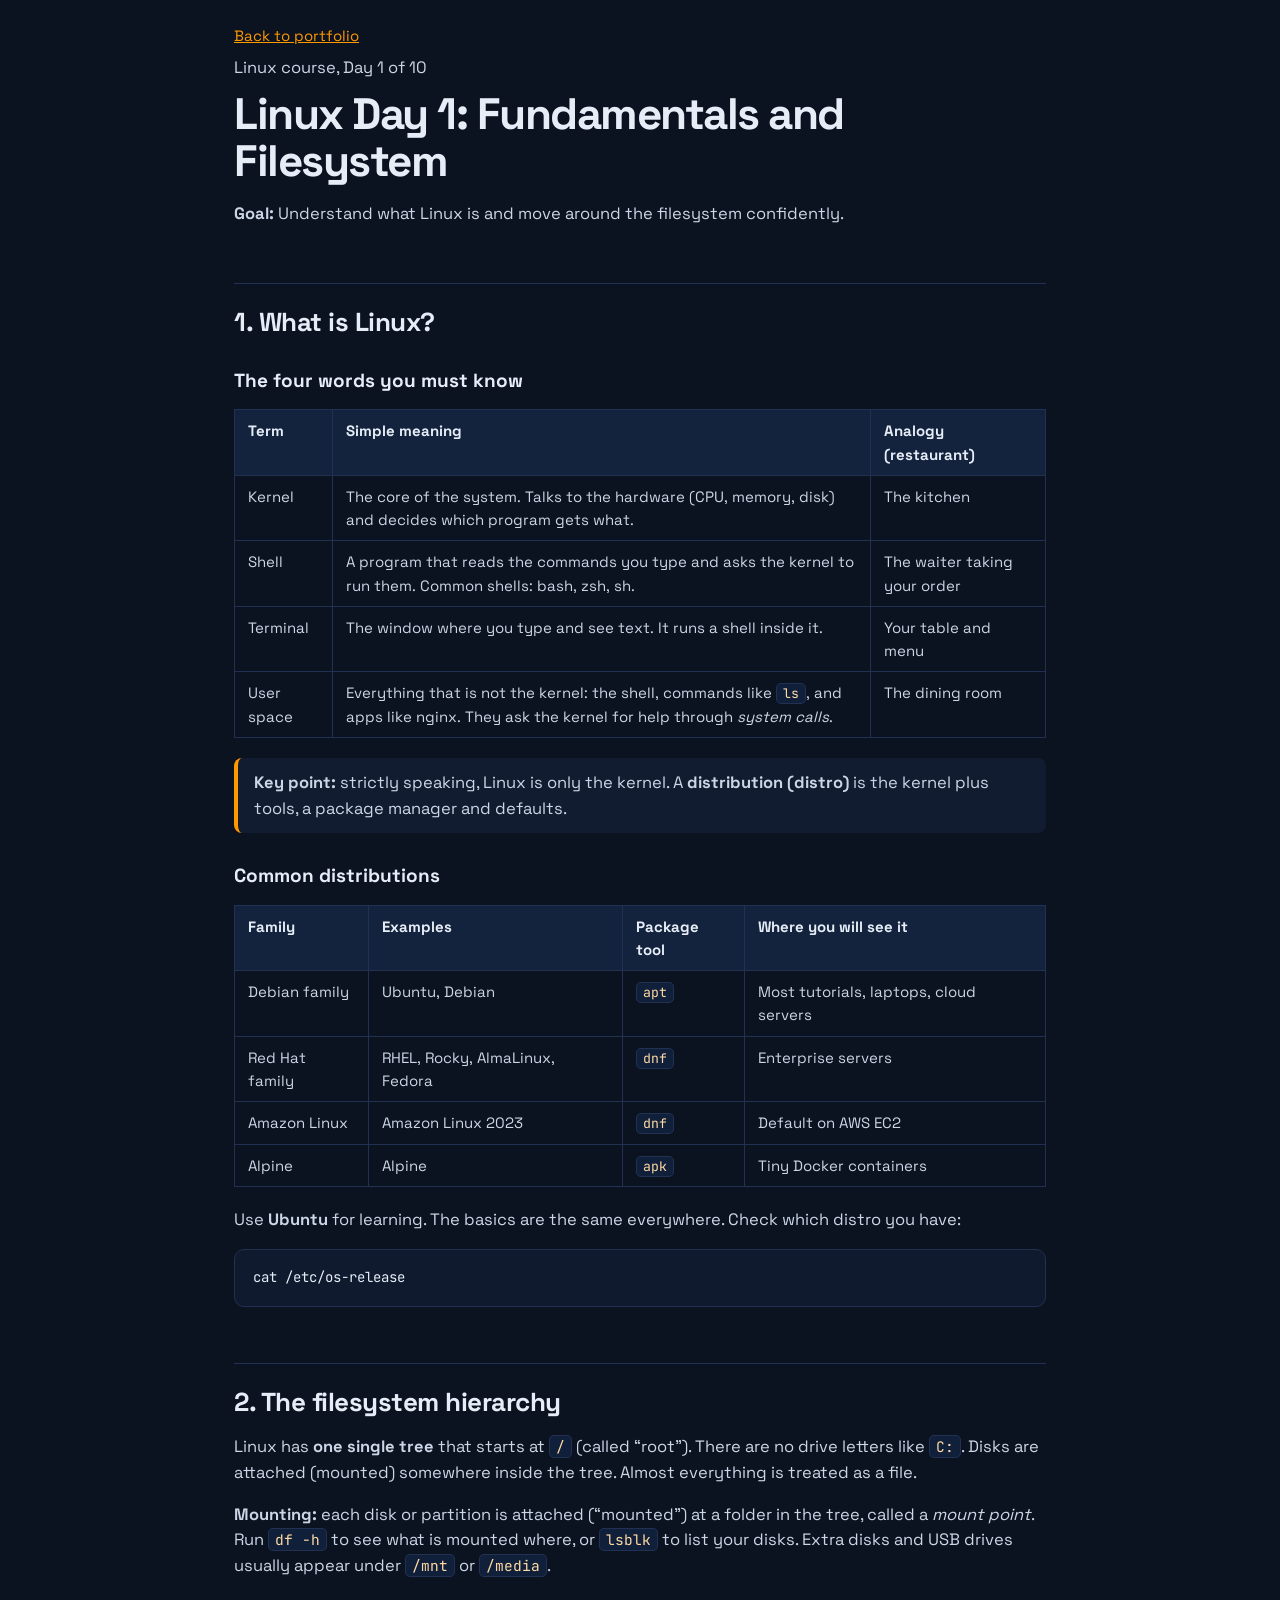
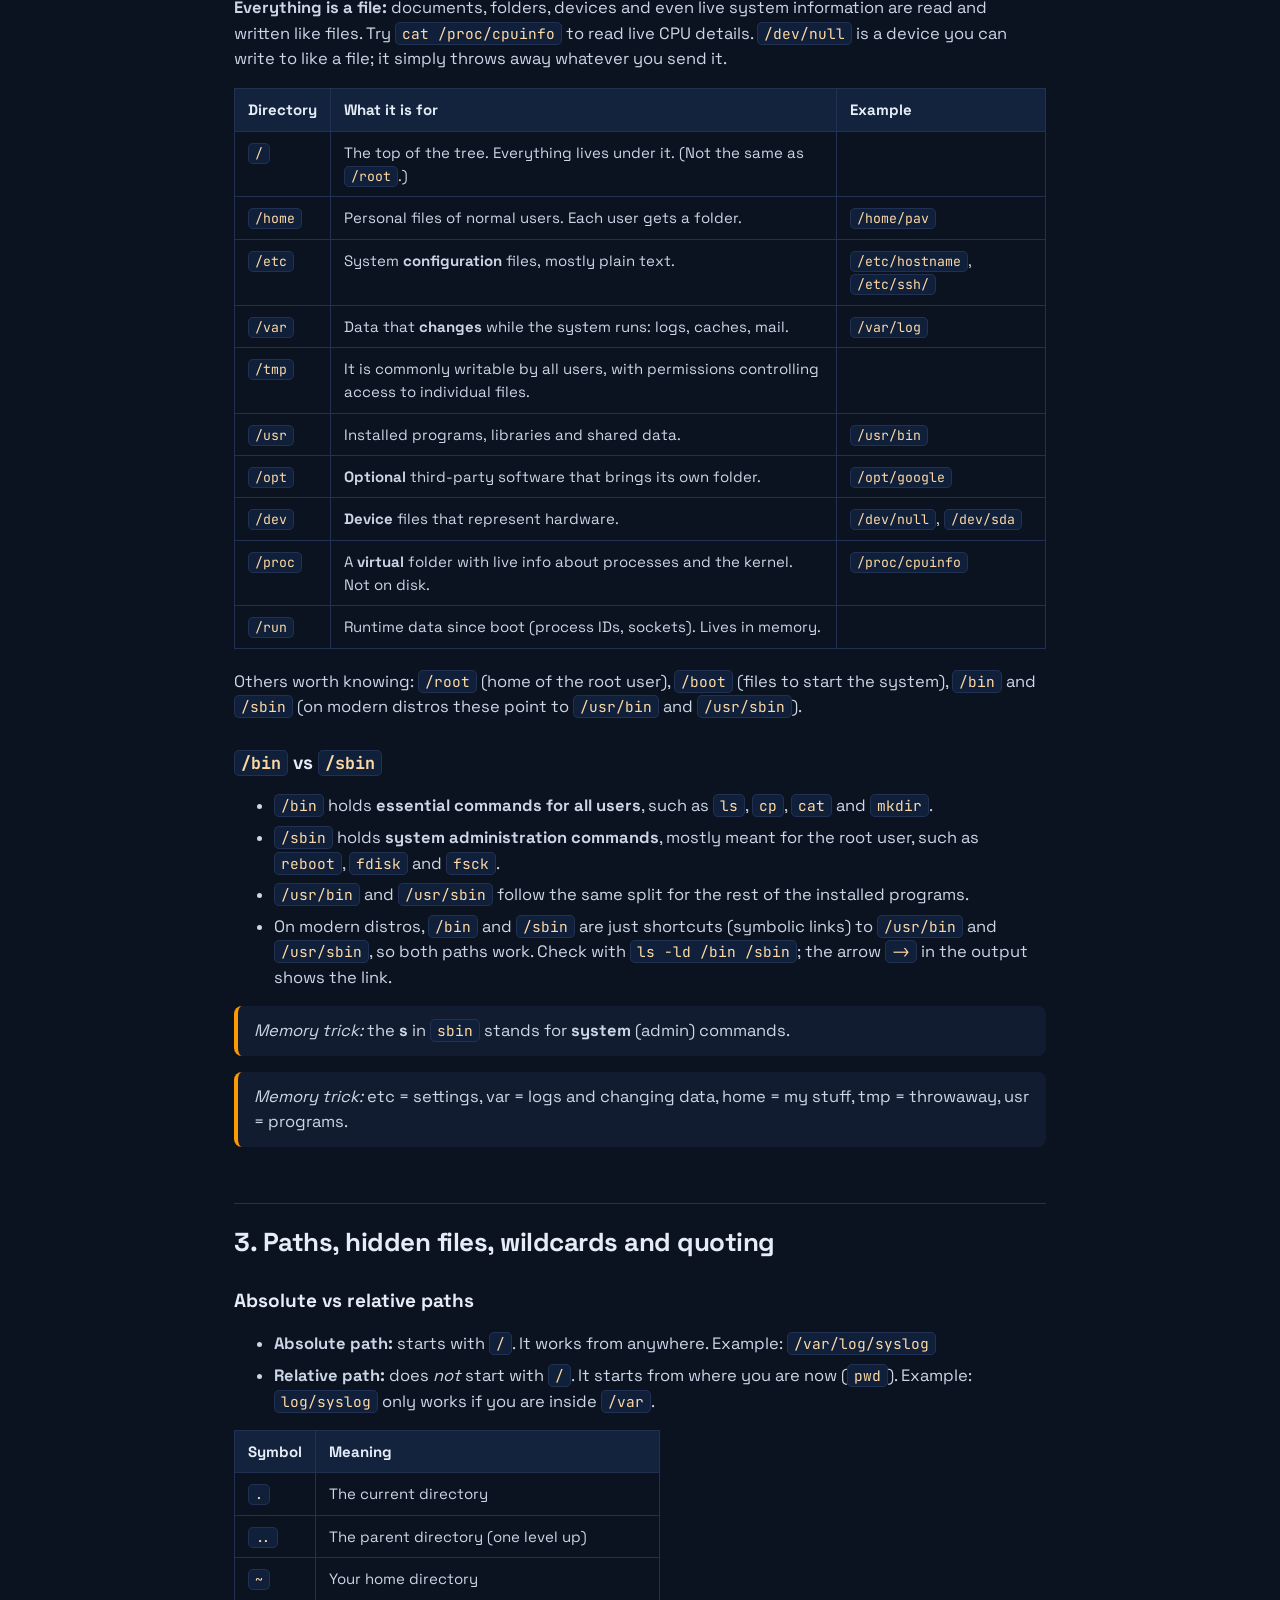
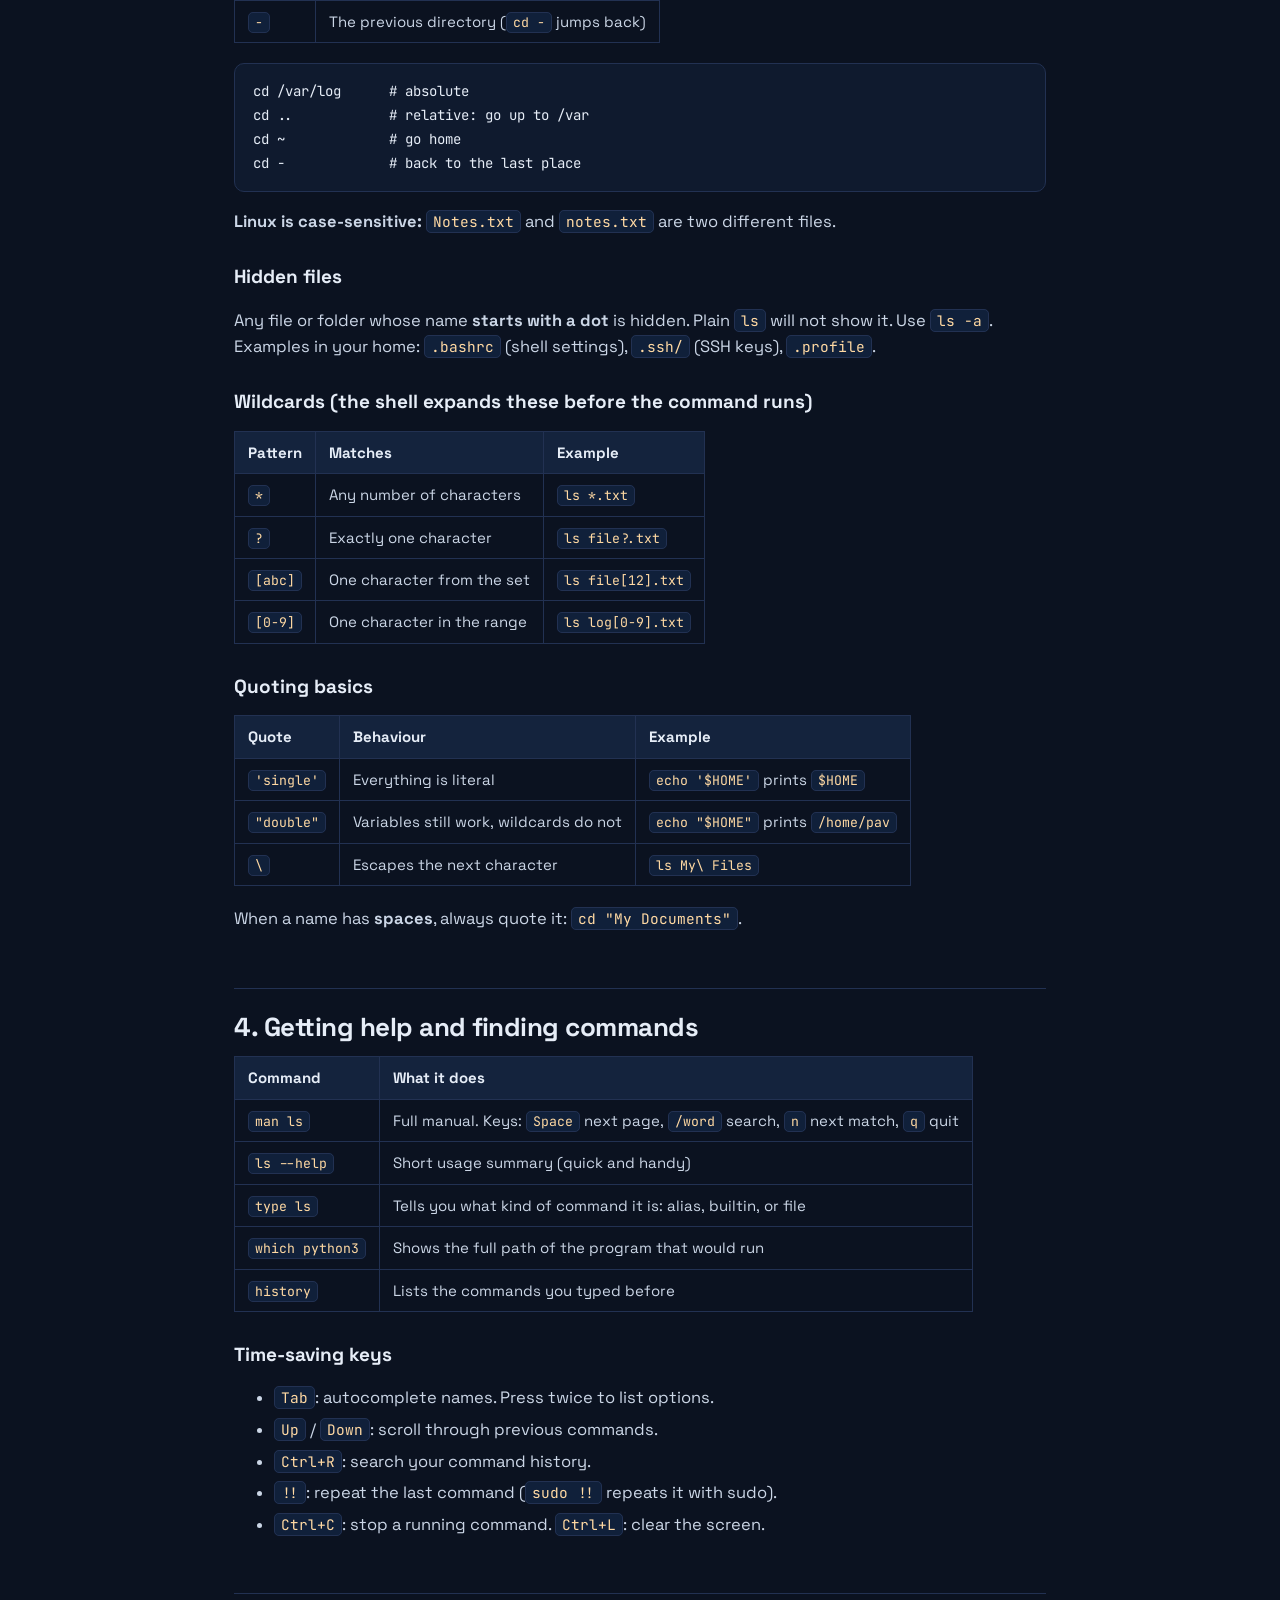
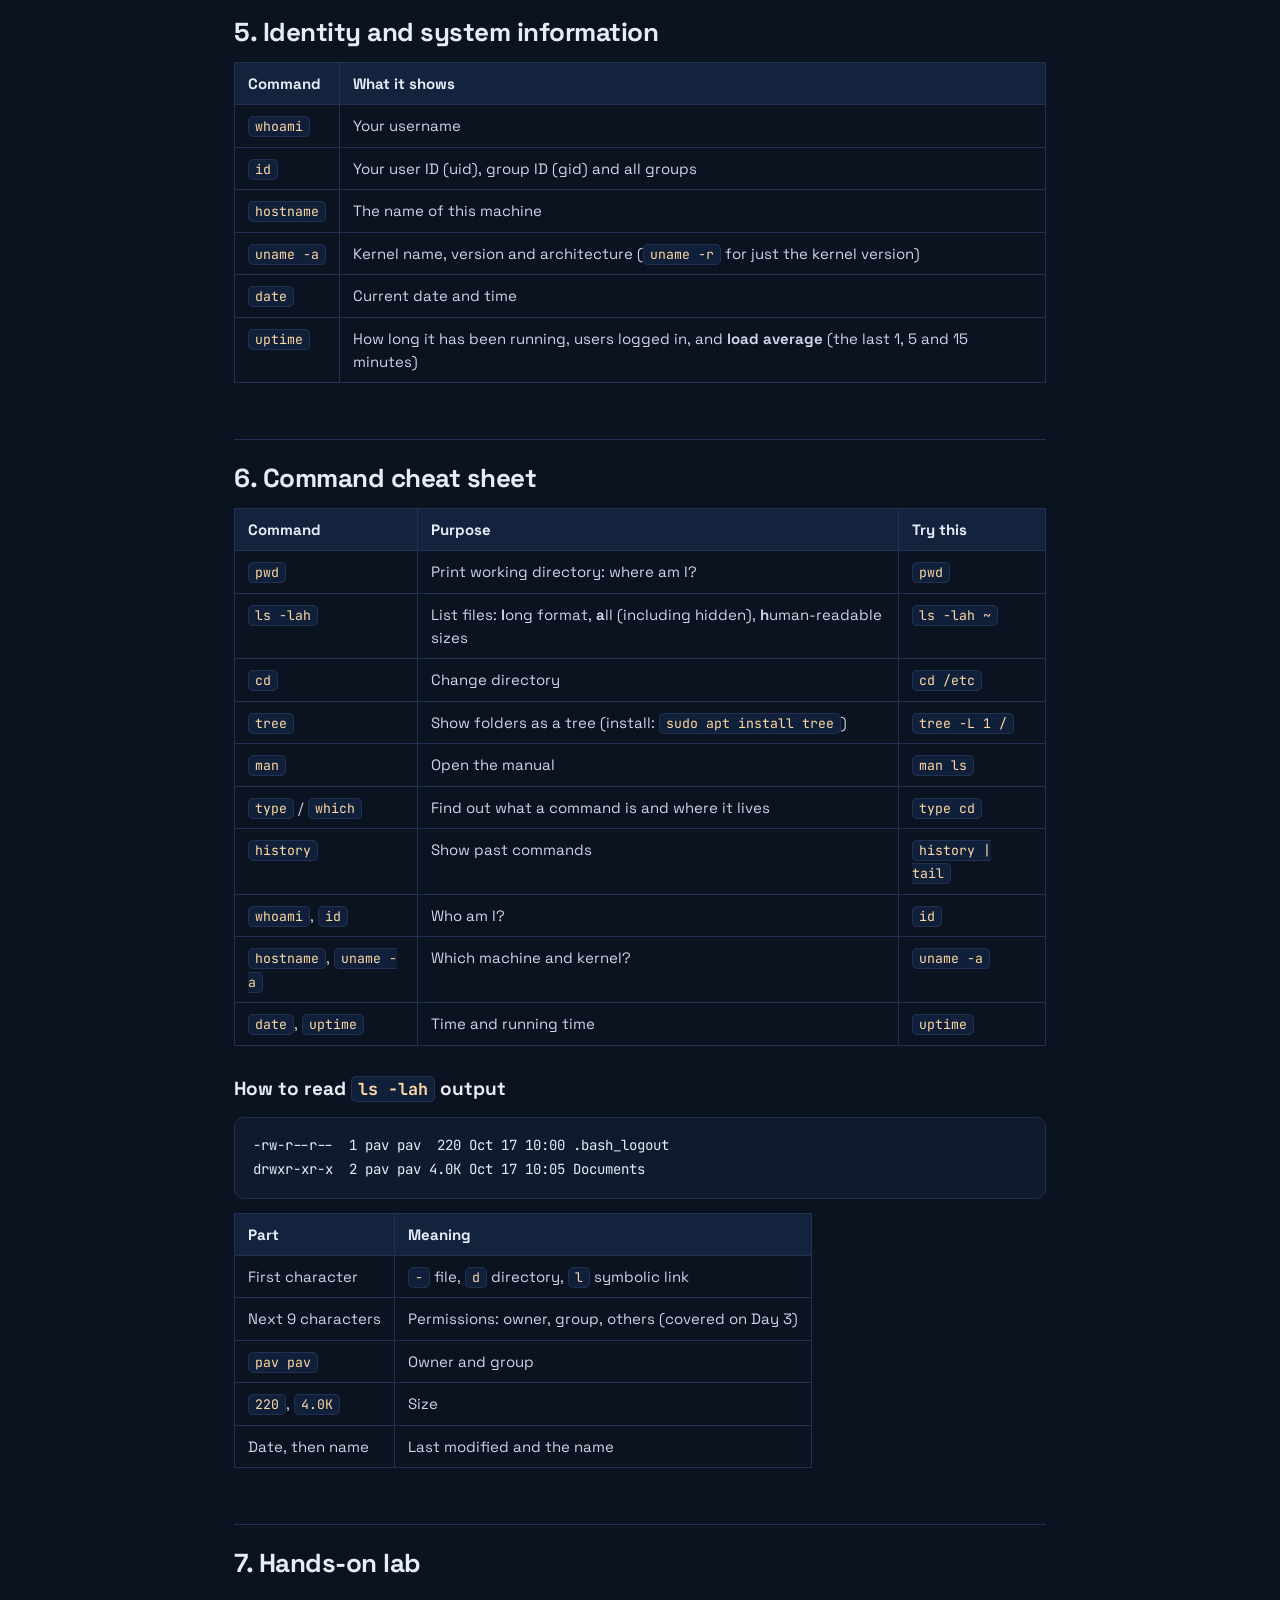
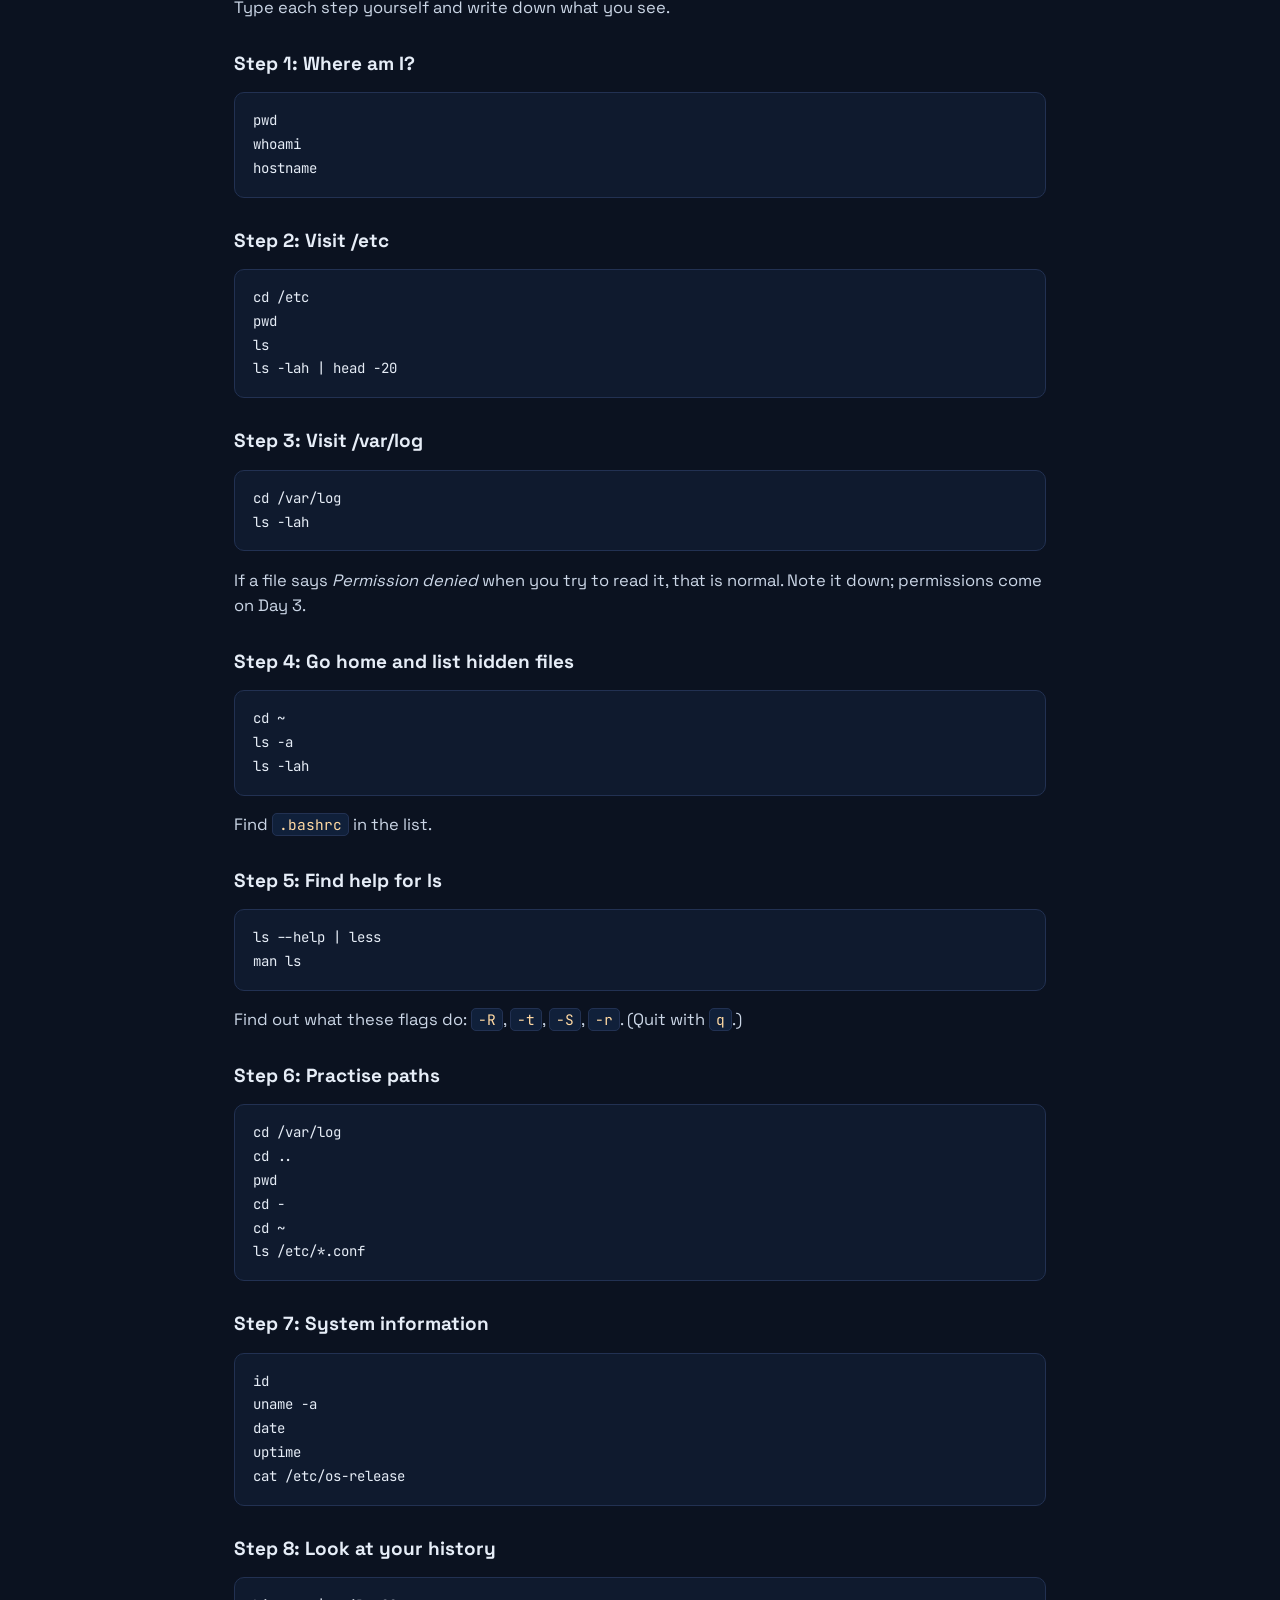
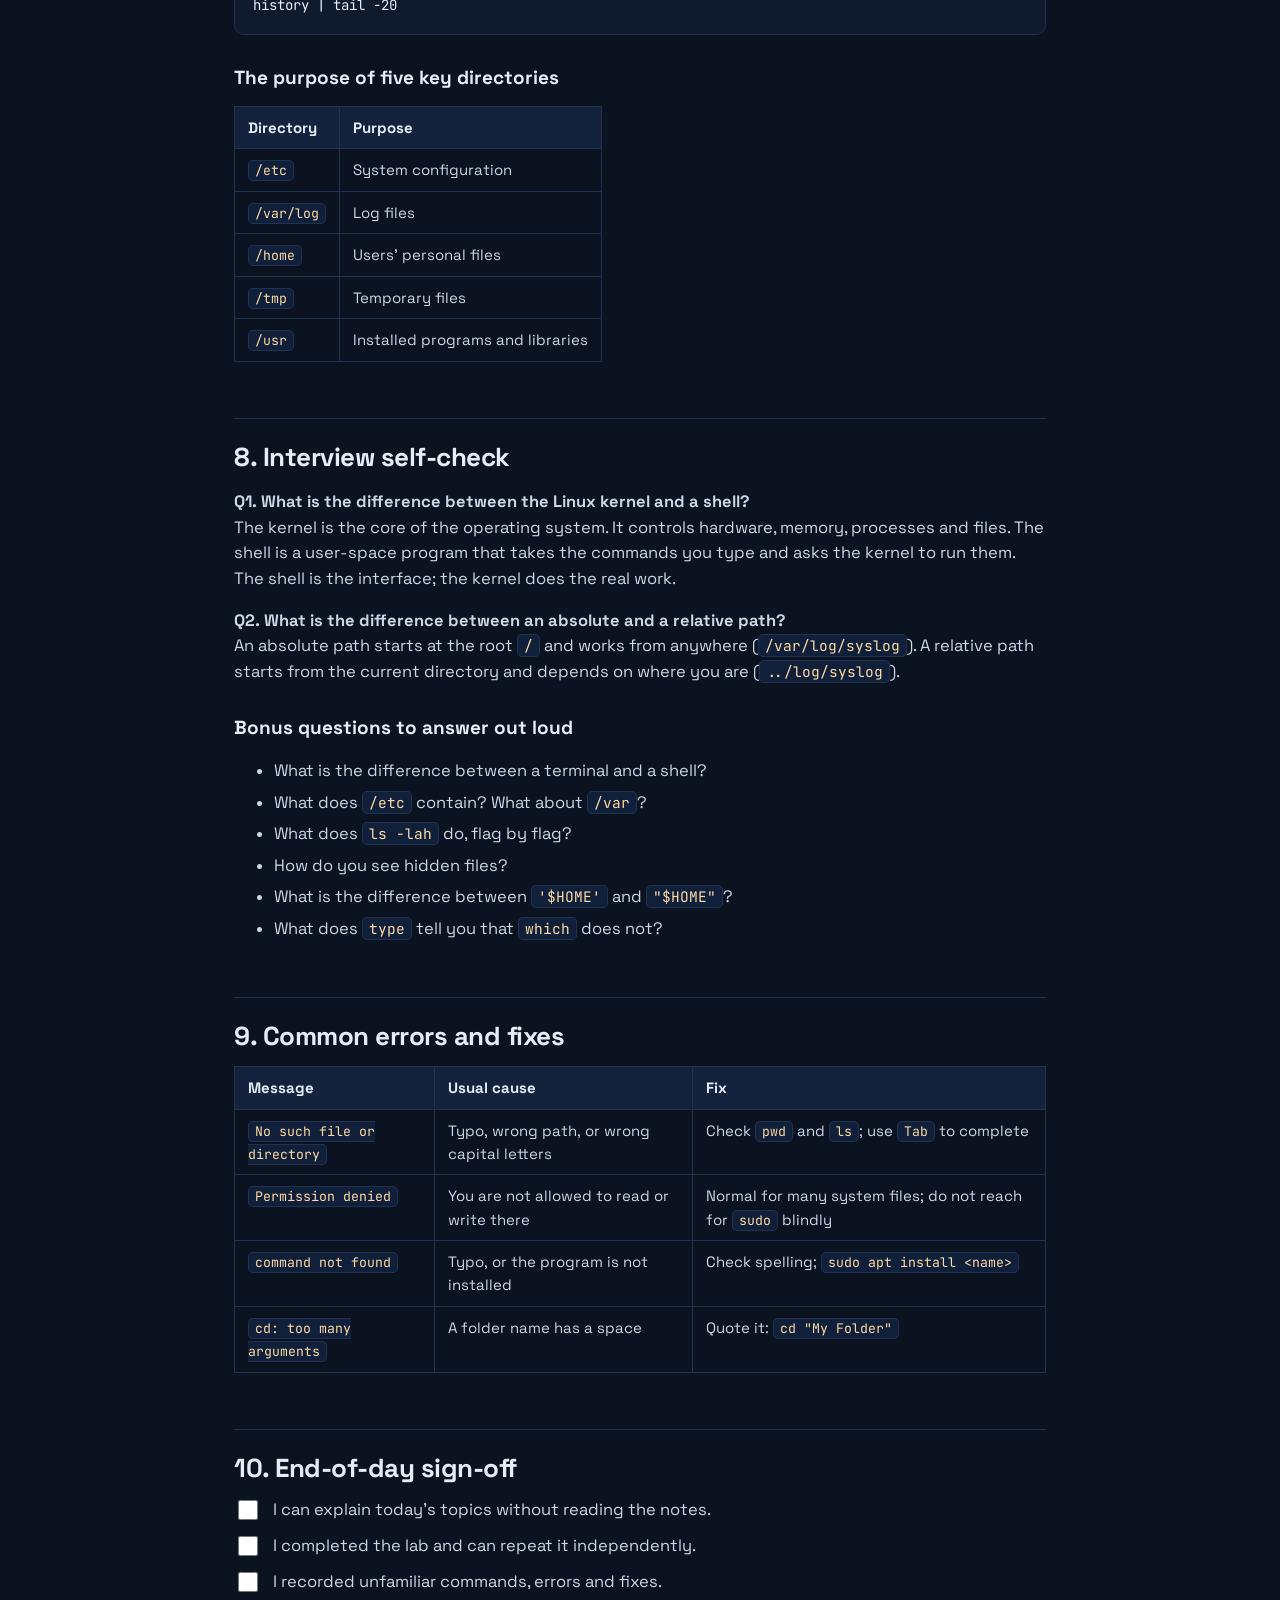
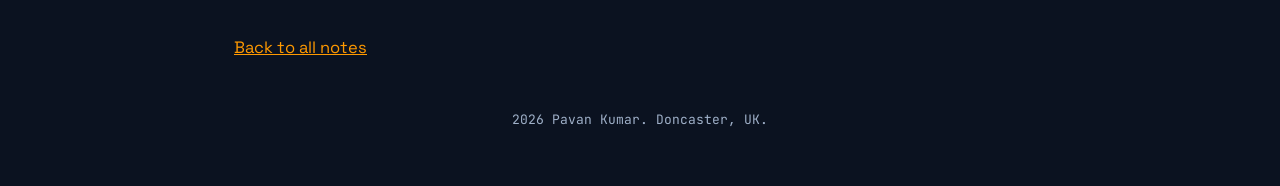
==== day-1.html @ 2bccd40d "Add files via upload" ====
<!doctype html>
<html lang="en">
<head>
<meta charset="utf-8">
<meta name="viewport" content="width=device-width, initial-scale=1">
<title>Linux Day 1: Fundamentals and Filesystem | Pavan Kumar</title>
<link rel="preconnect" href="https://fonts.googleapis.com">
<link rel="preconnect" href="https://fonts.gstatic.com" crossorigin>
<link href="https://fonts.googleapis.com/css2?family=Space+Grotesk:wght@400;500;700&family=JetBrains+Mono:wght@400;500&display=swap" rel="stylesheet">
<link rel="stylesheet" href="style.css">
</head>
<body>
<div class="wrap narrow doc">
<a class="back" href="index.html#notes">Back to portfolio</a>
<main>
<p class="sub">Linux course, Day 1 of 10</p>
<h1>Linux Day 1: Fundamentals and Filesystem</h1>
<p><strong>Goal:</strong> Understand what Linux is and move around the filesystem confidently.</p>

<h2>1. What is Linux?</h2>
<h3>The four words you must know</h3>
<table><tr><th>Term</th><th>Simple meaning</th><th>Analogy (restaurant)</th></tr>
<tr><td>Kernel</td><td>The core of the system. Talks to the hardware (CPU, memory, disk) and decides which program gets what.</td><td>The kitchen</td></tr>
<tr><td>Shell</td><td>A program that reads the commands you type and asks the kernel to run them. Common shells: bash, zsh, sh.</td><td>The waiter taking your order</td></tr>
<tr><td>Terminal</td><td>The window where you type and see text. It runs a shell inside it.</td><td>Your table and menu</td></tr>
<tr><td>User space</td><td>Everything that is not the kernel: the shell, commands like <code>ls</code>, and apps like nginx. They ask the kernel for help through <em>system calls</em>.</td><td>The dining room</td></tr></table>
<div class="call"><p><strong>Key point:</strong> strictly speaking, Linux is only the kernel. A <strong>distribution (distro)</strong> is the kernel plus tools, a package manager and defaults.</p></div>
<h3>Common distributions</h3>
<table><tr><th>Family</th><th>Examples</th><th>Package tool</th><th>Where you will see it</th></tr>
<tr><td>Debian family</td><td>Ubuntu, Debian</td><td><code>apt</code></td><td>Most tutorials, laptops, cloud servers</td></tr>
<tr><td>Red Hat family</td><td>RHEL, Rocky, AlmaLinux, Fedora</td><td><code>dnf</code></td><td>Enterprise servers</td></tr>
<tr><td>Amazon Linux</td><td>Amazon Linux 2023</td><td><code>dnf</code></td><td>Default on AWS EC2</td></tr>
<tr><td>Alpine</td><td>Alpine</td><td><code>apk</code></td><td>Tiny Docker containers</td></tr></table>
<p>Use <strong>Ubuntu</strong> for learning. The basics are the same everywhere. Check which distro you have:</p>
<pre><code>cat /etc/os-release</code></pre>

<h2>2. The filesystem hierarchy</h2>
<p>Linux has <strong>one single tree</strong> that starts at <code>/</code> (called “root”). There are no drive letters like <code>C:</code>. Disks are attached (mounted) somewhere inside the tree. Almost everything is treated as a file.</p>
<p><strong>Mounting:</strong> each disk or partition is attached (“mounted”) at a folder in the tree, called a <em>mount point</em>. Run <code>df -h</code> to see what is mounted where, or <code>lsblk</code> to list your disks. Extra disks and USB drives usually appear under <code>/mnt</code> or <code>/media</code>.</p>
<p><strong>Everything is a file:</strong> documents, folders, devices and even live system information are read and written like files. Try <code>cat /proc/cpuinfo</code> to read live CPU details. <code>/dev/null</code> is a device you can write to like a file; it simply throws away whatever you send it.</p>
<table><tr><th>Directory</th><th>What it is for</th><th>Example</th></tr>
<tr><td><code>/</code></td><td>The top of the tree. Everything lives under it. (Not the same as <code>/root</code>.)</td><td></td></tr>
<tr><td><code>/home</code></td><td>Personal files of normal users. Each user gets a folder.</td><td><code>/home/pav</code></td></tr>
<tr><td><code>/etc</code></td><td>System <strong>configuration</strong> files, mostly plain text.</td><td><code>/etc/hostname</code>, <code>/etc/ssh/</code></td></tr>
<tr><td><code>/var</code></td><td>Data that <strong>changes</strong> while the system runs: logs, caches, mail.</td><td><code>/var/log</code></td></tr>
<tr><td><code>/tmp</code></td><td>It is commonly writable by all users, with permissions controlling access to individual files.</td><td></td></tr>
<tr><td><code>/usr</code></td><td>Installed programs, libraries and shared data.</td><td><code>/usr/bin</code></td></tr>
<tr><td><code>/opt</code></td><td><strong>Optional</strong> third-party software that brings its own folder.</td><td><code>/opt/google</code></td></tr>
<tr><td><code>/dev</code></td><td><strong>Device</strong> files that represent hardware.</td><td><code>/dev/null</code>, <code>/dev/sda</code></td></tr>
<tr><td><code>/proc</code></td><td>A <strong>virtual</strong> folder with live info about processes and the kernel. Not on disk.</td><td><code>/proc/cpuinfo</code></td></tr>
<tr><td><code>/run</code></td><td>Runtime data since boot (process IDs, sockets). Lives in memory.</td><td></td></tr></table>
<p>Others worth knowing: <code>/root</code> (home of the root user), <code>/boot</code> (files to start the system), <code>/bin</code> and <code>/sbin</code> (on modern distros these point to <code>/usr/bin</code> and <code>/usr/sbin</code>).</p>
<h3><code>/bin</code> vs <code>/sbin</code></h3>
<ul><li><code>/bin</code> holds <strong>essential commands for all users</strong>, such as <code>ls</code>, <code>cp</code>, <code>cat</code> and <code>mkdir</code>.</li>
<li><code>/sbin</code> holds <strong>system administration commands</strong>, mostly meant for the root user, such as <code>reboot</code>, <code>fdisk</code> and <code>fsck</code>.</li>
<li><code>/usr/bin</code> and <code>/usr/sbin</code> follow the same split for the rest of the installed programs.</li>
<li>On modern distros, <code>/bin</code> and <code>/sbin</code> are just shortcuts (symbolic links) to <code>/usr/bin</code> and <code>/usr/sbin</code>, so both paths work. Check with <code>ls -ld /bin /sbin</code>; the arrow <code>-&gt;</code> in the output shows the link.</li></ul>
<div class="call"><p><em>Memory trick:</em> the <strong>s</strong> in <code>sbin</code> stands for <strong>system</strong> (admin) commands.</p></div>
<div class="call"><p><em>Memory trick:</em> etc = settings, var = logs and changing data, home = my stuff, tmp = throwaway, usr = programs.</p></div>

<h2>3. Paths, hidden files, wildcards and quoting</h2>
<h3>Absolute vs relative paths</h3>
<ul><li><strong>Absolute path:</strong> starts with <code>/</code>. It works from anywhere. Example: <code>/var/log/syslog</code></li>
<li><strong>Relative path:</strong> does <em>not</em> start with <code>/</code>. It starts from where you are now (<code>pwd</code>). Example: <code>log/syslog</code> only works if you are inside <code>/var</code>.</li></ul>
<table><tr><th>Symbol</th><th>Meaning</th></tr>
<tr><td><code>.</code></td><td>The current directory</td></tr><tr><td><code>..</code></td><td>The parent directory (one level up)</td></tr>
<tr><td><code>~</code></td><td>Your home directory</td></tr><tr><td><code>-</code></td><td>The previous directory (<code>cd -</code> jumps back)</td></tr></table>
<pre><code>cd /var/log      # absolute
cd ..            # relative: go up to /var
cd ~             # go home
cd -             # back to the last place</code></pre>
<p><strong>Linux is case-sensitive:</strong> <code>Notes.txt</code> and <code>notes.txt</code> are two different files.</p>
<h3>Hidden files</h3>
<p>Any file or folder whose name <strong>starts with a dot</strong> is hidden. Plain <code>ls</code> will not show it. Use <code>ls -a</code>. Examples in your home: <code>.bashrc</code> (shell settings), <code>.ssh/</code> (SSH keys), <code>.profile</code>.</p>
<h3>Wildcards (the shell expands these before the command runs)</h3>
<table><tr><th>Pattern</th><th>Matches</th><th>Example</th></tr>
<tr><td><code>*</code></td><td>Any number of characters</td><td><code>ls *.txt</code></td></tr>
<tr><td><code>?</code></td><td>Exactly one character</td><td><code>ls file?.txt</code></td></tr>
<tr><td><code>[abc]</code></td><td>One character from the set</td><td><code>ls file[12].txt</code></td></tr>
<tr><td><code>[0-9]</code></td><td>One character in the range</td><td><code>ls log[0-9].txt</code></td></tr></table>
<h3>Quoting basics</h3>
<table><tr><th>Quote</th><th>Behaviour</th><th>Example</th></tr>
<tr><td><code>'single'</code></td><td>Everything is literal</td><td><code>echo '$HOME'</code> prints <code>$HOME</code></td></tr>
<tr><td><code>"double"</code></td><td>Variables still work, wildcards do not</td><td><code>echo "$HOME"</code> prints <code>/home/pav</code></td></tr>
<tr><td><code>\</code></td><td>Escapes the next character</td><td><code>ls My\ Files</code></td></tr></table>
<p>When a name has <strong>spaces</strong>, always quote it: <code>cd "My Documents"</code>.</p>

<h2>4. Getting help and finding commands</h2>
<table><tr><th>Command</th><th>What it does</th></tr>
<tr><td><code>man ls</code></td><td>Full manual. Keys: <code>Space</code> next page, <code>/word</code> search, <code>n</code> next match, <code>q</code> quit</td></tr>
<tr><td><code>ls --help</code></td><td>Short usage summary (quick and handy)</td></tr>
<tr><td><code>type ls</code></td><td>Tells you what kind of command it is: alias, builtin, or file</td></tr>
<tr><td><code>which python3</code></td><td>Shows the full path of the program that would run</td></tr>
<tr><td><code>history</code></td><td>Lists the commands you typed before</td></tr></table>
<h3>Time-saving keys</h3>
<ul><li><code>Tab</code>: autocomplete names. Press twice to list options.</li><li><code>Up</code> / <code>Down</code>: scroll through previous commands.</li><li><code>Ctrl+R</code>: search your command history.</li>
<li><code>!!</code>: repeat the last command (<code>sudo !!</code> repeats it with sudo).</li><li><code>Ctrl+C</code>: stop a running command. <code>Ctrl+L</code>: clear the screen.</li></ul>

<h2>5. Identity and system information</h2>
<table><tr><th>Command</th><th>What it shows</th></tr>
<tr><td><code>whoami</code></td><td>Your username</td></tr>
<tr><td><code>id</code></td><td>Your user ID (uid), group ID (gid) and all groups</td></tr>
<tr><td><code>hostname</code></td><td>The name of this machine</td></tr>
<tr><td><code>uname -a</code></td><td>Kernel name, version and architecture (<code>uname -r</code> for just the kernel version)</td></tr>
<tr><td><code>date</code></td><td>Current date and time</td></tr>
<tr><td><code>uptime</code></td><td>How long it has been running, users logged in, and <strong>load average</strong> (the last 1, 5 and 15 minutes)</td></tr></table>

<h2>6. Command cheat sheet</h2>
<table><tr><th>Command</th><th>Purpose</th><th>Try this</th></tr>
<tr><td><code>pwd</code></td><td>Print working directory: where am I?</td><td><code>pwd</code></td></tr>
<tr><td><code>ls -lah</code></td><td>List files: <strong>l</strong>ong format, <strong>a</strong>ll (including hidden), <strong>h</strong>uman-readable sizes</td><td><code>ls -lah ~</code></td></tr>
<tr><td><code>cd</code></td><td>Change directory</td><td><code>cd /etc</code></td></tr>
<tr><td><code>tree</code></td><td>Show folders as a tree (install: <code>sudo apt install tree</code>)</td><td><code>tree -L 1 /</code></td></tr>
<tr><td><code>man</code></td><td>Open the manual</td><td><code>man ls</code></td></tr>
<tr><td><code>type</code> / <code>which</code></td><td>Find out what a command is and where it lives</td><td><code>type cd</code></td></tr>
<tr><td><code>history</code></td><td>Show past commands</td><td><code>history | tail</code></td></tr>
<tr><td><code>whoami</code>, <code>id</code></td><td>Who am I?</td><td><code>id</code></td></tr>
<tr><td><code>hostname</code>, <code>uname -a</code></td><td>Which machine and kernel?</td><td><code>uname -a</code></td></tr>
<tr><td><code>date</code>, <code>uptime</code></td><td>Time and running time</td><td><code>uptime</code></td></tr></table>
<h3>How to read <code>ls -lah</code> output</h3>
<pre><code>-rw-r--r--  1 pav pav  220 Oct 17 10:00 .bash_logout
drwxr-xr-x  2 pav pav 4.0K Oct 17 10:05 Documents</code></pre>
<table><tr><th>Part</th><th>Meaning</th></tr>
<tr><td>First character</td><td><code>-</code> file, <code>d</code> directory, <code>l</code> symbolic link</td></tr>
<tr><td>Next 9 characters</td><td>Permissions: owner, group, others (covered on Day 3)</td></tr>
<tr><td><code>pav pav</code></td><td>Owner and group</td></tr><tr><td><code>220</code>, <code>4.0K</code></td><td>Size</td></tr>
<tr><td>Date, then name</td><td>Last modified and the name</td></tr></table>

<h2>7. Hands-on lab</h2>
<p>Type each step yourself and write down what you see.</p>
<h3>Step 1: Where am I?</h3><pre><code>pwd
whoami
hostname</code></pre>
<h3>Step 2: Visit /etc</h3><pre><code>cd /etc
pwd
ls
ls -lah | head -20</code></pre>
<h3>Step 3: Visit /var/log</h3><pre><code>cd /var/log
ls -lah</code></pre>
<p>If a file says <em>Permission denied</em> when you try to read it, that is normal. Note it down; permissions come on Day 3.</p>
<h3>Step 4: Go home and list hidden files</h3><pre><code>cd ~
ls -a
ls -lah</code></pre><p>Find <code>.bashrc</code> in the list.</p>
<h3>Step 5: Find help for ls</h3><pre><code>ls --help | less
man ls</code></pre><p>Find out what these flags do: <code>-R</code>, <code>-t</code>, <code>-S</code>, <code>-r</code>. (Quit with <code>q</code>.)</p>
<h3>Step 6: Practise paths</h3><pre><code>cd /var/log
cd ..
pwd
cd -
cd ~
ls /etc/*.conf</code></pre>
<h3>Step 7: System information</h3><pre><code>id
uname -a
date
uptime
cat /etc/os-release</code></pre>
<h3>Step 8: Look at your history</h3><pre><code>history | tail -20</code></pre>
<h3>The purpose of five key directories</h3>
<table><tr><th>Directory</th><th>Purpose</th></tr>
<tr><td><code>/etc</code></td><td>System configuration</td></tr><tr><td><code>/var/log</code></td><td>Log files</td></tr>
<tr><td><code>/home</code></td><td>Users’ personal files</td></tr><tr><td><code>/tmp</code></td><td>Temporary files</td></tr>
<tr><td><code>/usr</code></td><td>Installed programs and libraries</td></tr></table>

<h2>8. Interview self-check</h2>
<p><strong>Q1. What is the difference between the Linux kernel and a shell?</strong><br>The kernel is the core of the operating system. It controls hardware, memory, processes and files. The shell is a user-space program that takes the commands you type and asks the kernel to run them. The shell is the interface; the kernel does the real work.</p>
<p><strong>Q2. What is the difference between an absolute and a relative path?</strong><br>An absolute path starts at the root <code>/</code> and works from anywhere (<code>/var/log/syslog</code>). A relative path starts from the current directory and depends on where you are (<code>../log/syslog</code>).</p>
<h3>Bonus questions to answer out loud</h3>
<ul><li>What is the difference between a terminal and a shell?</li><li>What does <code>/etc</code> contain? What about <code>/var</code>?</li><li>What does <code>ls -lah</code> do, flag by flag?</li><li>How do you see hidden files?</li>
<li>What is the difference between <code>'$HOME'</code> and <code>"$HOME"</code>?</li><li>What does <code>type</code> tell you that <code>which</code> does not?</li></ul>

<h2>9. Common errors and fixes</h2>
<table><tr><th>Message</th><th>Usual cause</th><th>Fix</th></tr>
<tr><td><code>No such file or directory</code></td><td>Typo, wrong path, or wrong capital letters</td><td>Check <code>pwd</code> and <code>ls</code>; use <code>Tab</code> to complete</td></tr>
<tr><td><code>Permission denied</code></td><td>You are not allowed to read or write there</td><td>Normal for many system files; do not reach for <code>sudo</code> blindly</td></tr>
<tr><td><code>command not found</code></td><td>Typo, or the program is not installed</td><td>Check spelling; <code>sudo apt install &lt;name&gt;</code></td></tr>
<tr><td><code>cd: too many arguments</code></td><td>A folder name has a space</td><td>Quote it: <code>cd "My Folder"</code></td></tr></table>

<h2>10. End-of-day sign-off</h2>
<label class="chk"><input type="checkbox"><span>I can explain today’s topics without reading the notes.</span></label>
<label class="chk"><input type="checkbox"><span>I completed the lab and can repeat it independently.</span></label>
<label class="chk"><input type="checkbox"><span>I recorded unfamiliar commands, errors and fixes.</span></label>
<p style="margin-top:40px"><a href="index.html#notes">Back to all notes</a></p>
</main>
<footer class="mono">2026 Pavan Kumar. Doncaster, UK.</footer>
</div>
</body>
</html>
---- style.css ----
:root{--bg:#0B1220;--card:#121C30;--line:#223152;--tx:#E6EDF7;--mu:#9FB0C8;--ac:#FF9900;--tl:#2DD4BF}
*{box-sizing:border-box}
html{scroll-behavior:smooth}
body{margin:0;background:var(--bg);color:var(--tx);font-family:'Space Grotesk',system-ui,sans-serif;line-height:1.55}
a{color:var(--ac)}a:hover{color:#FFC266}
a:focus-visible,summary:focus-visible,input:focus-visible{outline:2px solid var(--tl);outline-offset:3px}
.wrap{max-width:1120px;margin:0 auto;padding:0 24px}
.narrow{max-width:860px}
.mono,code,pre{font-family:'JetBrains Mono',ui-monospace,monospace}
.mu{color:var(--mu)}
.top{display:flex;flex-wrap:wrap;align-items:center;justify-content:space-between;gap:12px;padding:24px 0}
.logo{font-size:16px;font-weight:500}.logo b{color:var(--ac)}
.nav a{color:var(--tx);text-decoration:none;margin-left:22px;font-size:15px}.nav a:hover{color:var(--ac)}
.hero{display:flex;flex-wrap:wrap;gap:48px;align-items:center;padding-top:56px}
.hero>div{flex:1 1 400px}
h1{margin:0 0 20px;font-size:clamp(36px,6vw,56px);line-height:1.07;letter-spacing:-1.5px}
h1 span{color:var(--ac)}
.lead{font-size:19px;max-width:560px;margin:0 0 28px}
.btns{display:flex;flex-wrap:wrap;gap:12px;margin-bottom:28px}
.btn{display:inline-block;border:1px solid #3A4D74;color:var(--tx);text-decoration:none;padding:13px 24px;border-radius:10px}
.btn:hover{color:var(--ac);border-color:var(--ac)}
.btn.pri{background:var(--ac);border-color:var(--ac);color:#0B1220;font-weight:700}.btn.pri:hover{background:#FFB133;color:#0B1220}
.tag{display:inline-block;font-family:'JetBrains Mono',monospace;font-size:12px;color:#BFE9E2;background:#10303A;border:1px solid #1D5560;border-radius:999px;padding:4px 10px;margin:0 6px 6px 0}
.term{background:#0F1A2E;border:1px solid var(--line);border-radius:14px;overflow:hidden}
.term .bar{display:flex;gap:8px;padding:14px 16px;border-bottom:1px solid var(--line)}
.term .bar i{width:11px;height:11px;border-radius:50%;background:#F26B5E}.term .bar i:nth-child(2){background:#F5BF4F}.term .bar i:nth-child(3){background:#5FCB71}
.term .body{padding:22px 20px;font-size:14px;line-height:1.9}.term .p{color:var(--tl)}
.sec{padding-top:88px}
h2{margin:0 0 8px;font-size:34px;line-height:1.15;letter-spacing:-.5px}
.sub{color:var(--tl);margin:0 0 10px;font-size:15px}
.grid{display:grid;grid-template-columns:repeat(auto-fit,minmax(250px,1fr));gap:20px;margin-top:32px}
.grid.wide{grid-template-columns:repeat(auto-fit,minmax(320px,1fr))}
.card{background:var(--card);border:1px solid var(--line);border-radius:14px;padding:24px}
.card h3{margin:0 0 10px;font-size:19px}
.card p{margin:0 0 14px;font-size:15px;color:var(--mu)}
.card ul{margin:0 0 16px;padding-left:18px;color:var(--mu);font-size:15px}
.card.feat{grid-column:1/-1;border-color:#3A4D74;background:linear-gradient(135deg,#14233D,#121C30)}
.card.feat .cols{display:flex;flex-wrap:wrap;gap:28px}.card.feat .cols>div{flex:1 1 300px}
.card.feat h4{margin:0 0 10px;font-size:16px;color:var(--tl)}
.day{display:flex;flex-direction:column}
.day .n{font-size:13px;color:var(--ac);margin-bottom:6px}
.day p{flex:1}
.soon{font-size:14px;color:#8093B0}
.contact{text-align:center;padding:44px;border-color:#3A4D74}
.contact .btns{justify-content:center;margin:0}
footer{text-align:center;font-size:13px;color:var(--mu);padding:32px 0 56px}
/* notes page */
.back{display:inline-block;margin:24px 0 8px;font-size:15px}
.doc h1{font-size:clamp(30px,5vw,44px);margin:8px 0 12px}
.doc h2{font-size:26px;margin:56px 0 14px;padding-top:24px;border-top:1px solid var(--line)}
.doc h3{font-size:19px;margin:28px 0 10px}
.doc p,.doc li{color:#CBD6E6;font-size:16.5px;max-width:78ch}
.doc li{margin-bottom:6px}
.doc code{background:#10203A;border:1px solid var(--line);border-radius:5px;padding:1px 6px;font-size:.88em;color:#FFD9A3}
.doc pre{background:#0F1A2E;border:1px solid var(--line);border-radius:10px;padding:16px 18px;overflow-x:auto;font-size:14px;line-height:1.7}
.doc pre code{background:none;border:0;padding:0;color:var(--tx);font-size:inherit}
.doc table{display:block;max-width:100%;overflow-x:auto;border-collapse:collapse;margin:14px 0 20px;font-size:15px}
.doc th,.doc td{border:1px solid var(--line);padding:9px 13px;text-align:left;vertical-align:top;color:#CBD6E6}
.doc th{background:#14233D;color:var(--tx)}
.call{background:var(--card);border-left:4px solid var(--ac);border-radius:8px;padding:12px 16px;margin:16px 0}
.call p{margin:0}
.chk{display:flex;gap:12px;align-items:flex-start;margin:10px 0;font-size:16.5px;color:#CBD6E6}
.chk input{width:20px;height:20px;margin-top:3px;accent-color:#FF9900}
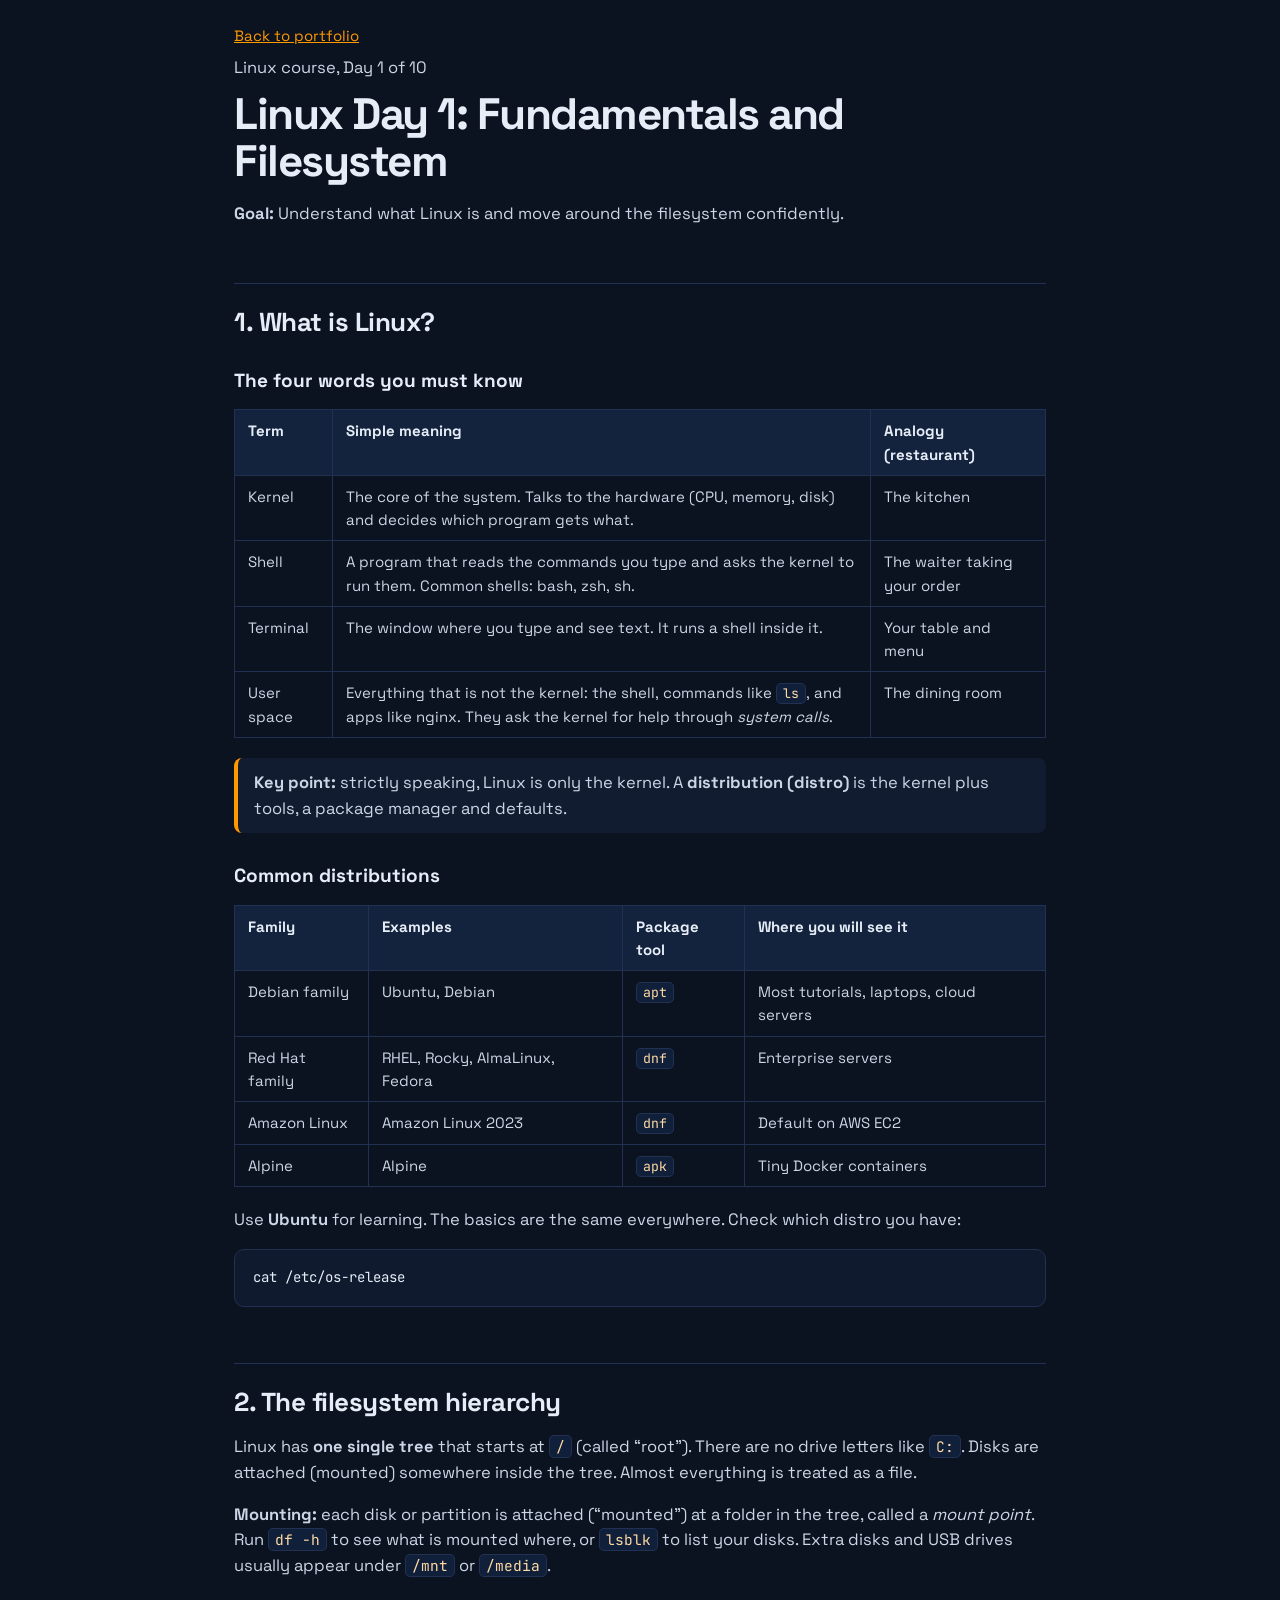
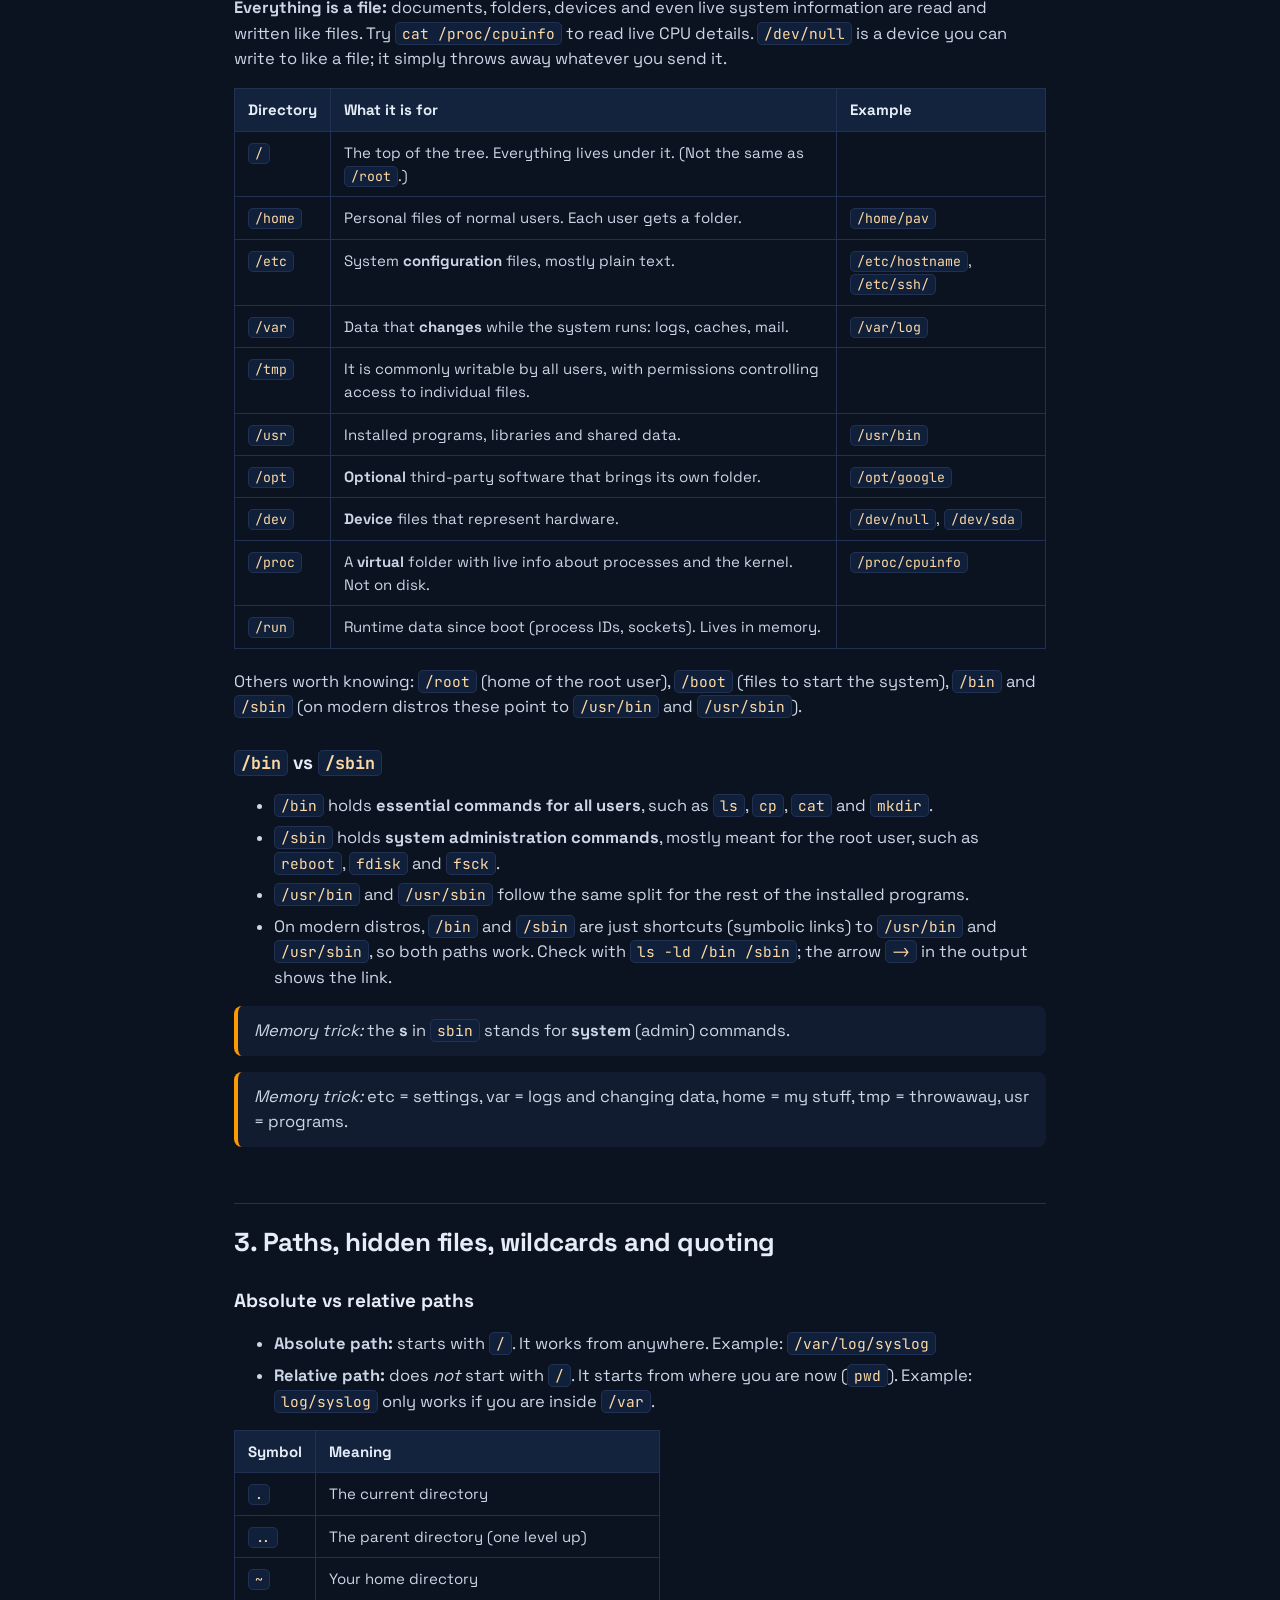
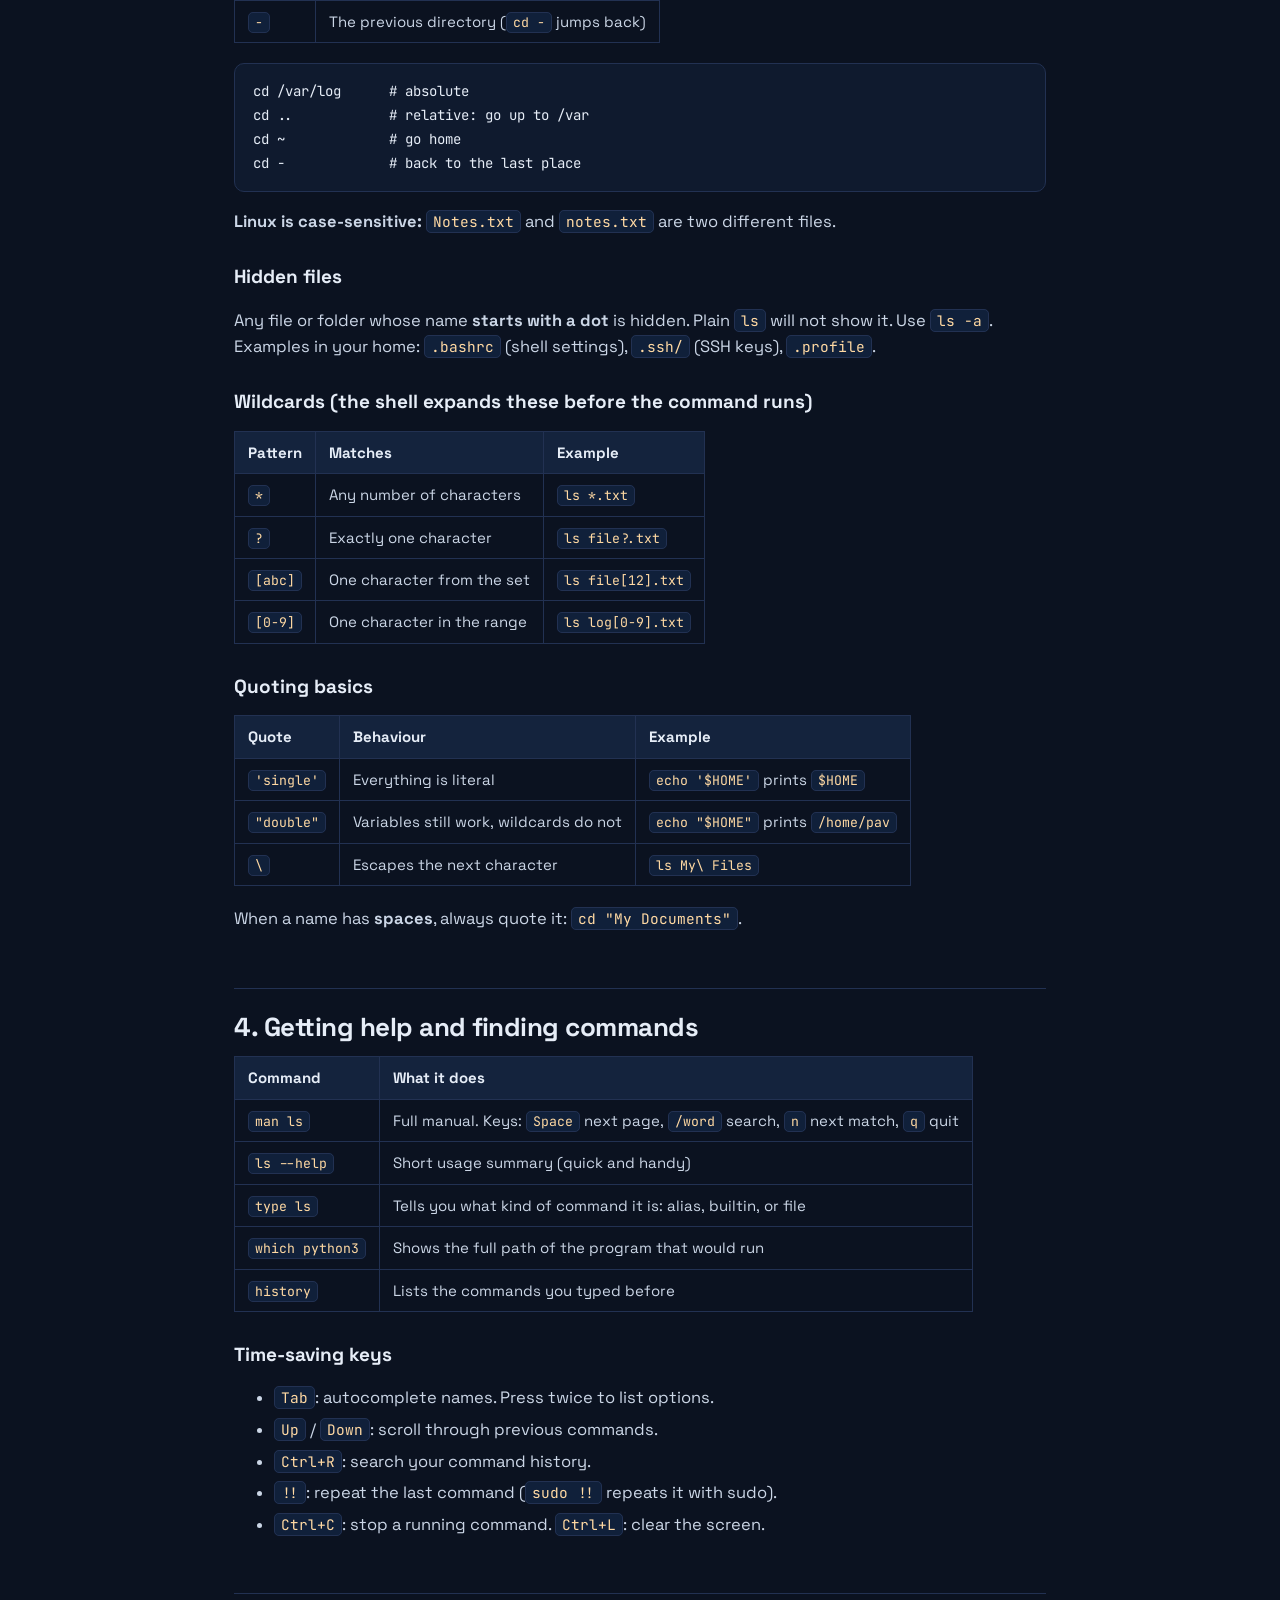
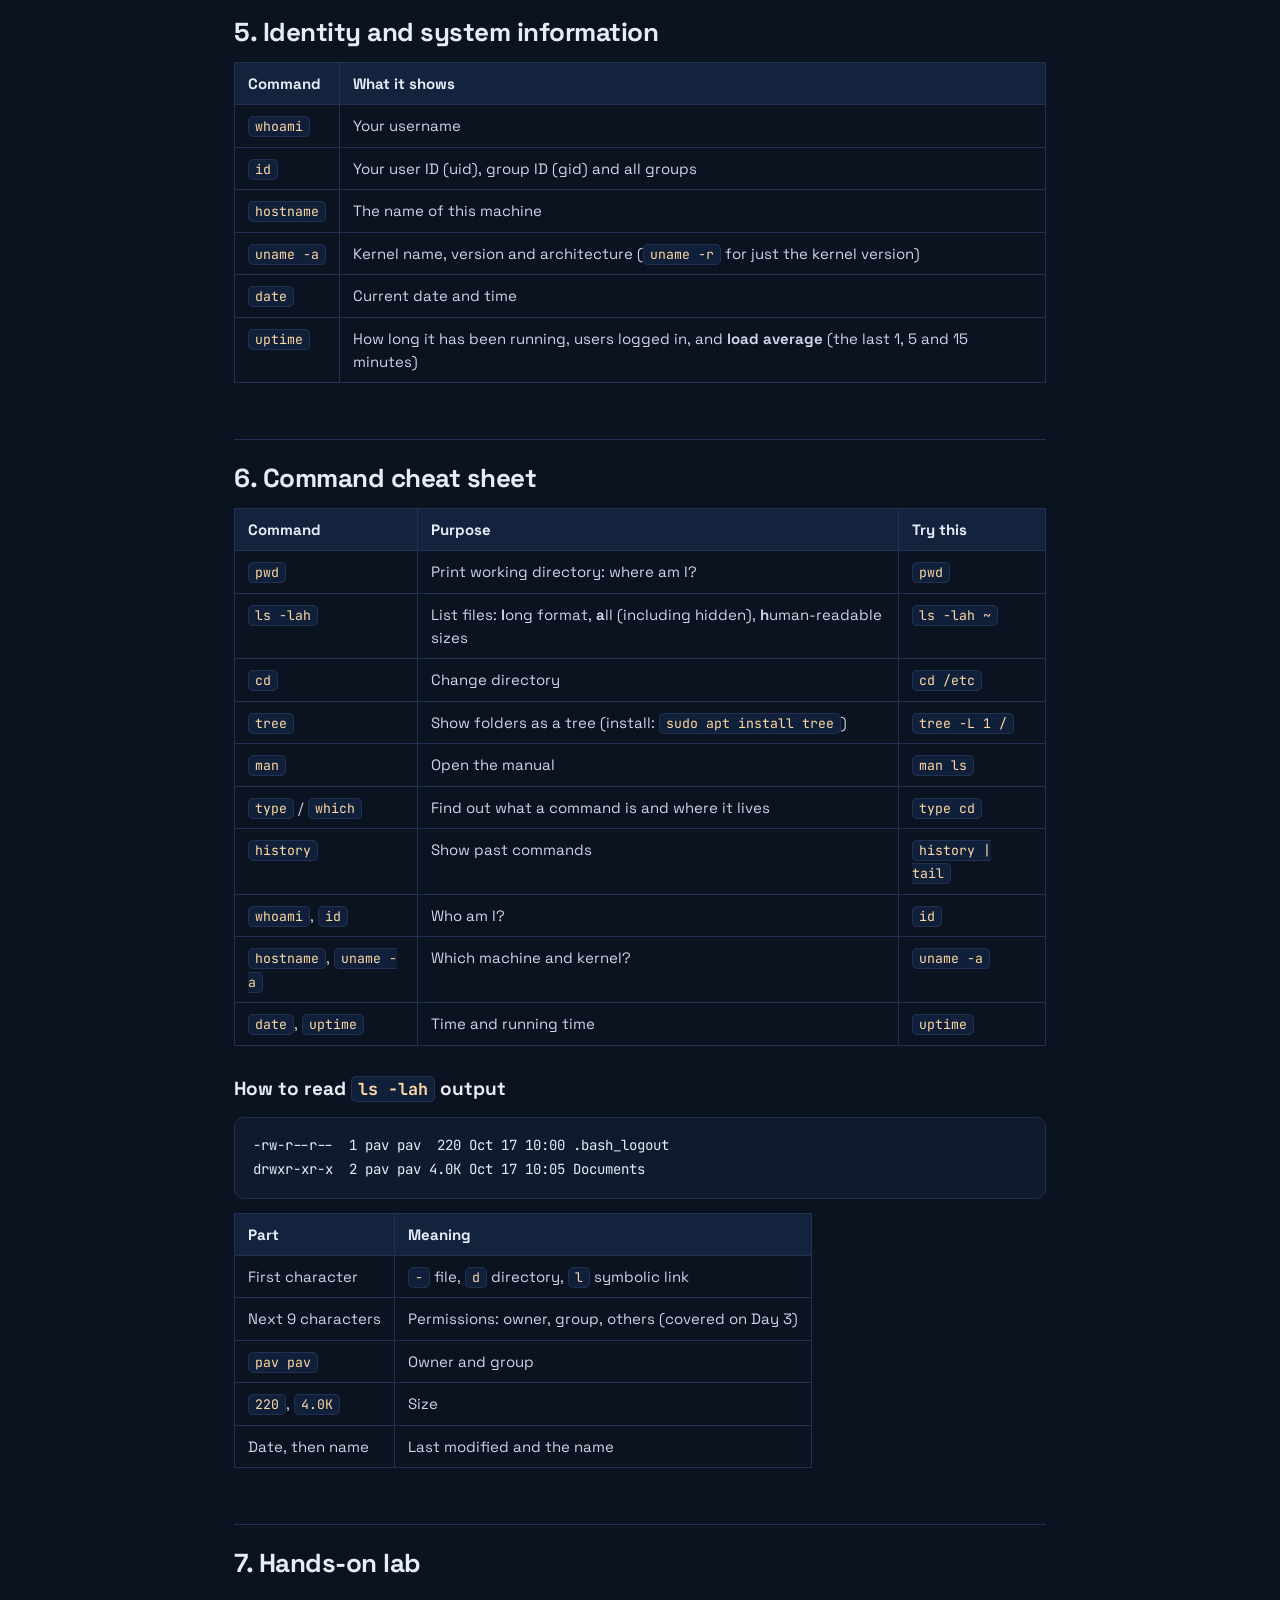
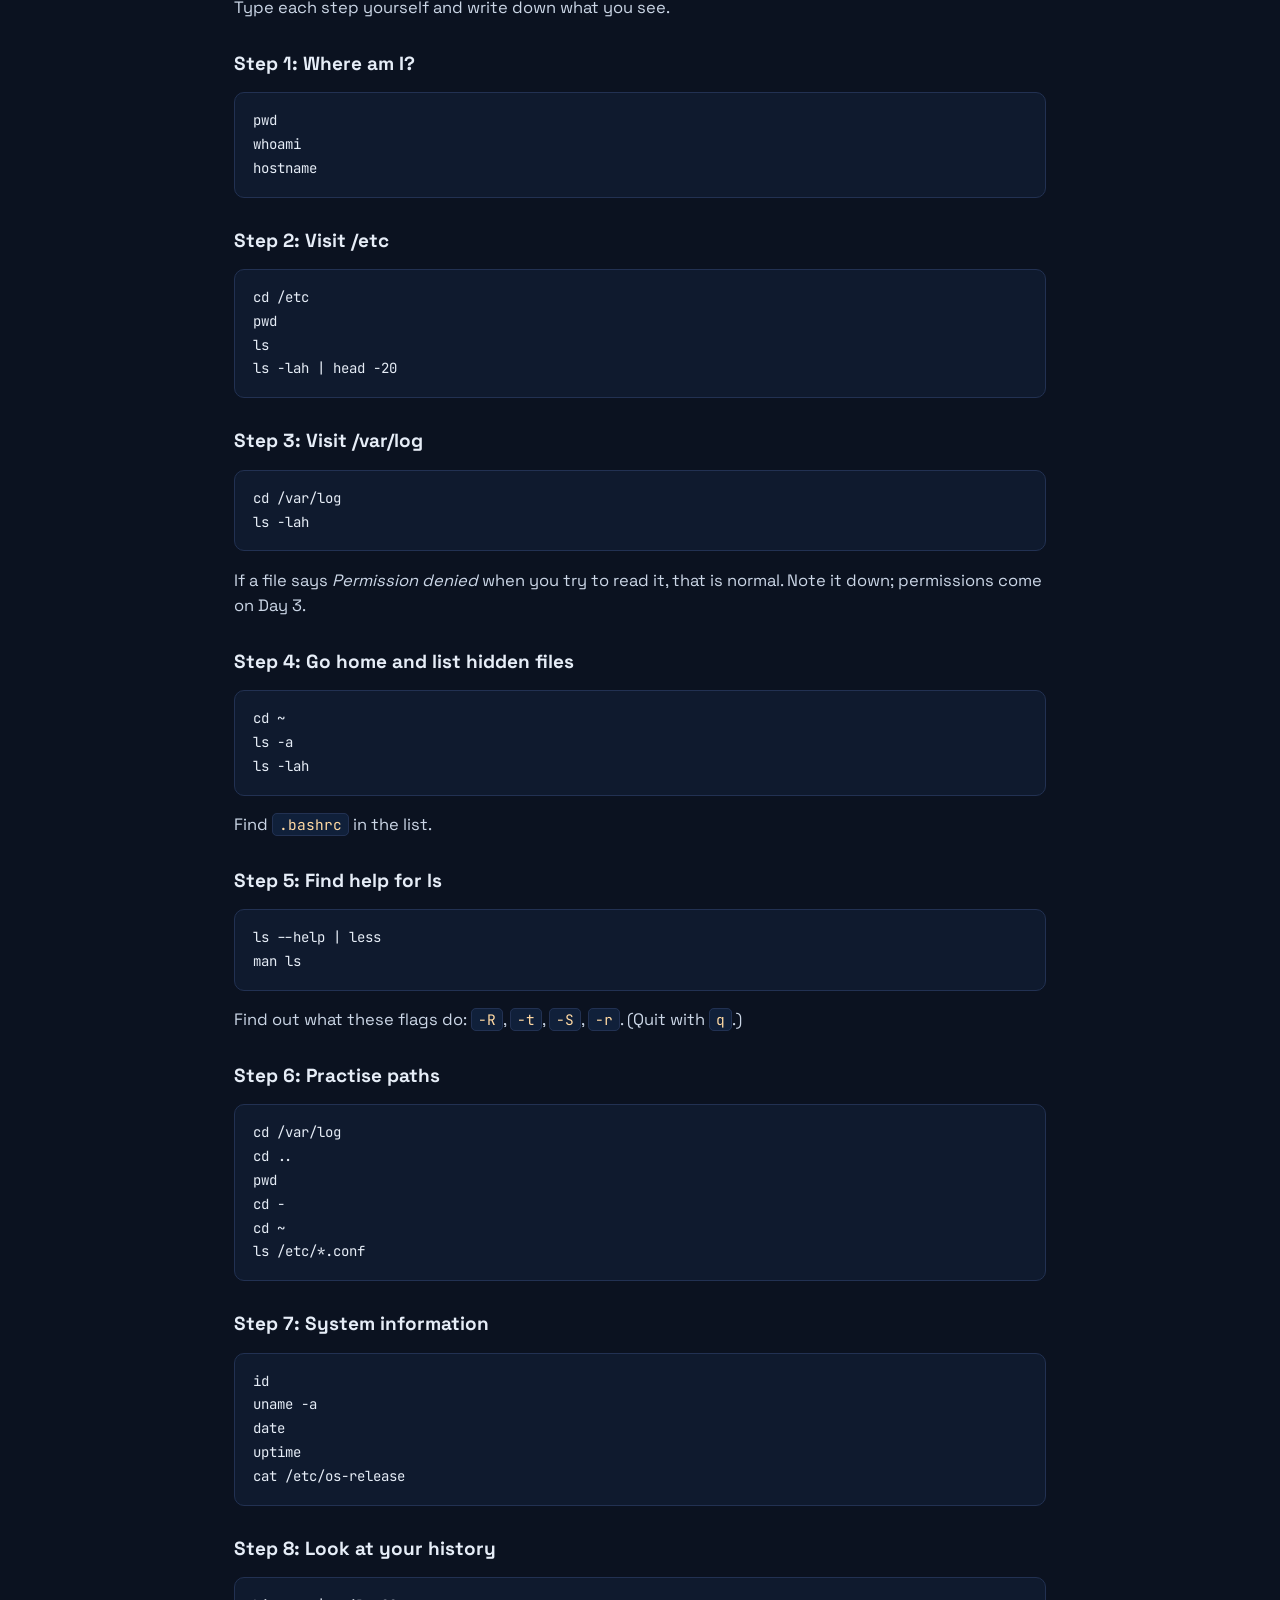
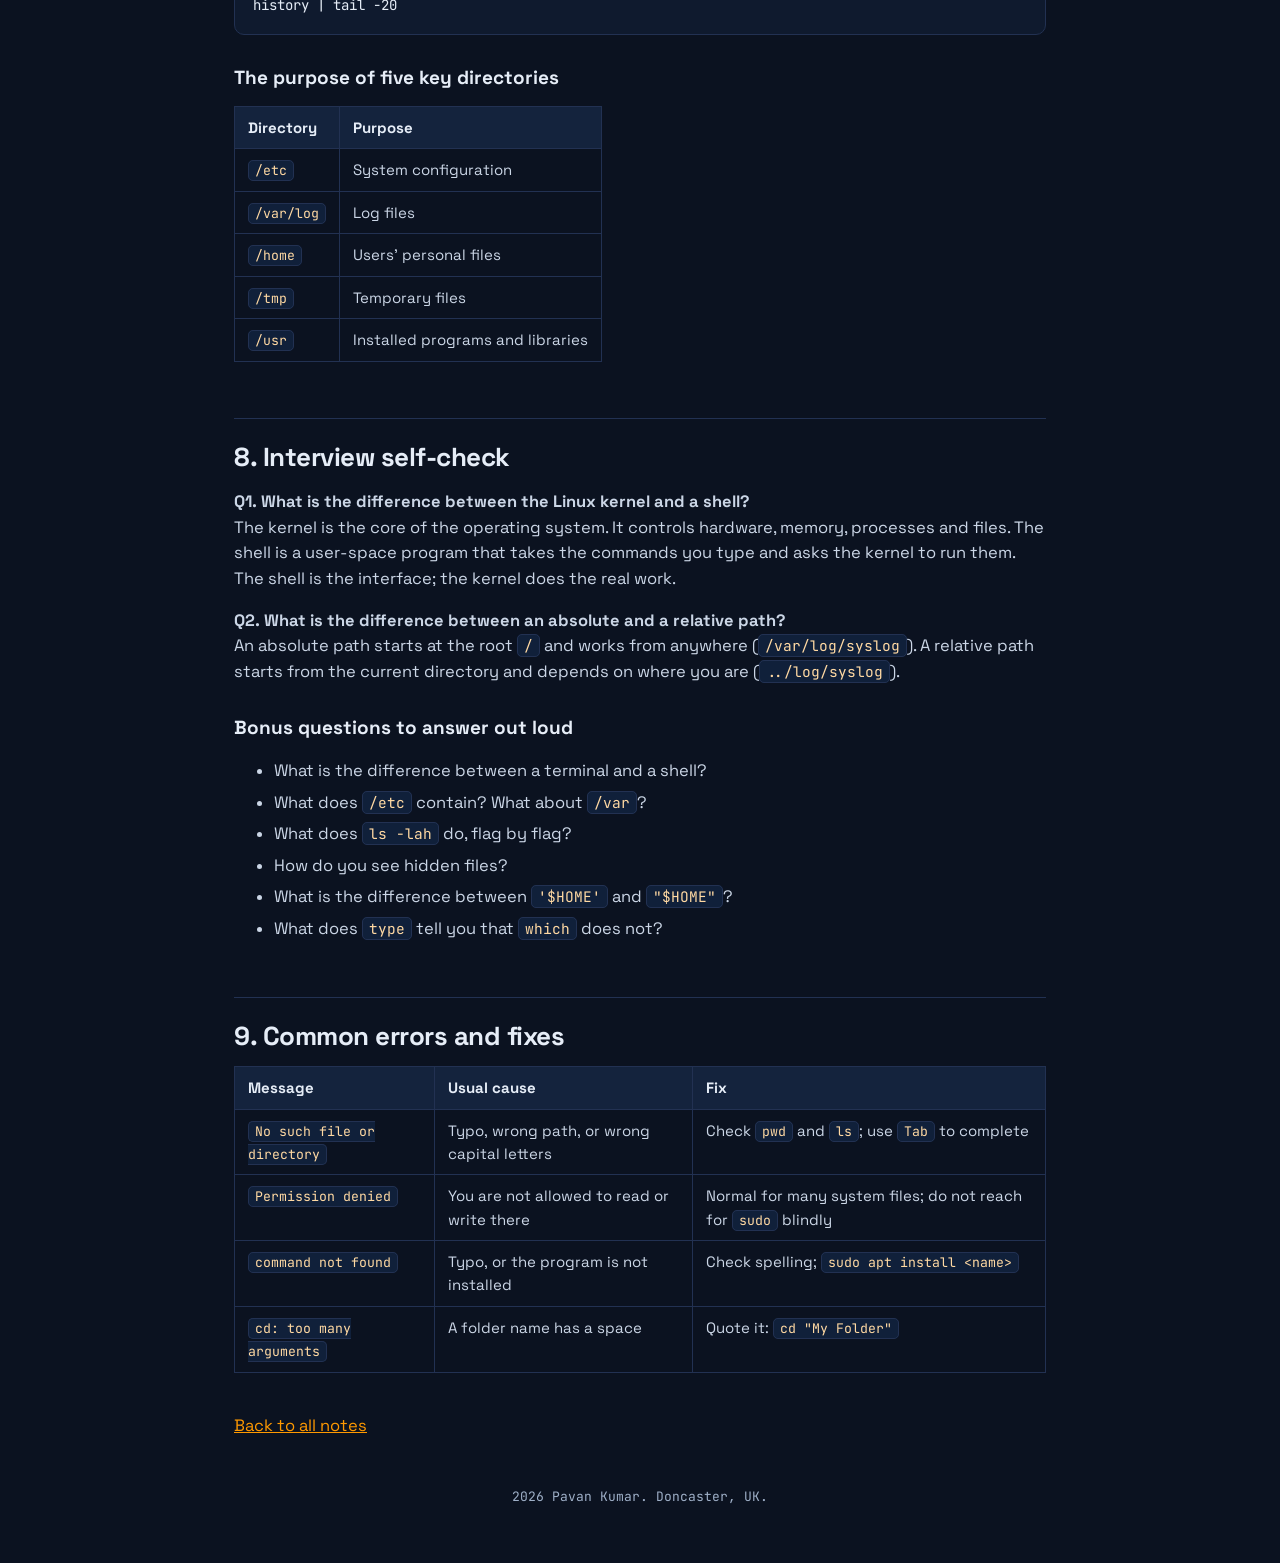
==== commit 76b54196: "Remove end-of-day sign-off from day-1.html Removed end-of-day sign-off section and related checkboxe" ====
--- a/day-1.html
+++ b/day-1.html
@@ -175,10 +175,6 @@
 <tr><td><code>command not found</code></td><td>Typo, or the program is not installed</td><td>Check spelling; <code>sudo apt install &lt;name&gt;</code></td></tr>
 <tr><td><code>cd: too many arguments</code></td><td>A folder name has a space</td><td>Quote it: <code>cd "My Folder"</code></td></tr></table>
 
-<h2>10. End-of-day sign-off</h2>
-<label class="chk"><input type="checkbox"><span>I can explain today’s topics without reading the notes.</span></label>
-<label class="chk"><input type="checkbox"><span>I completed the lab and can repeat it independently.</span></label>
-<label class="chk"><input type="checkbox"><span>I recorded unfamiliar commands, errors and fixes.</span></label>
 <p style="margin-top:40px"><a href="index.html#notes">Back to all notes</a></p>
 </main>
 <footer class="mono">2026 Pavan Kumar. Doncaster, UK.</footer>
